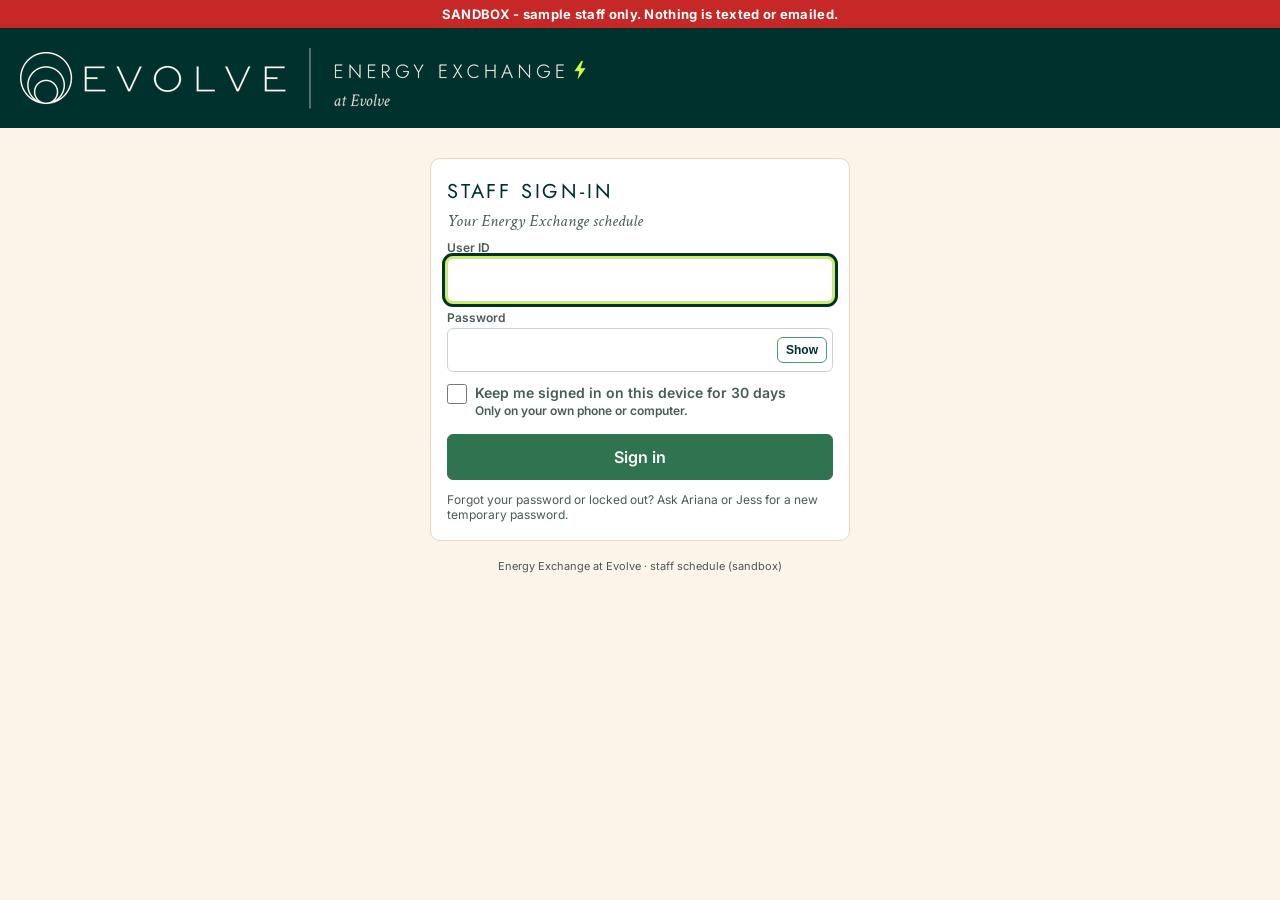
==== index.html @ 59a0af75 "Energy Exchange staff portal (static page, sandbox)" ====
<!DOCTYPE html>
<html lang="en">
<head>
<meta charset="utf-8">
<meta http-equiv="Content-Security-Policy" content="default-src 'none'; script-src 'self'; style-src 'self'; img-src 'self'; font-src 'self'; connect-src https://script.google.com https://script.googleusercontent.com; base-uri 'none'; form-action 'none'; object-src 'none'; manifest-src 'self'">
<meta name="referrer" content="no-referrer">
<meta name="viewport" content="width=device-width, initial-scale=1">
<meta name="robots" content="noindex,nofollow">
<meta name="theme-color" content="#01312d">
<title>Energy Exchange at Evolve - Staff sign-in (SANDBOX)</title>
<link rel="icon" type="image/png" sizes="32x32" href="img/evolve_icon_32.png">
<link rel="apple-touch-icon" sizes="192x192" href="img/ee_app_icon_192.png">
<link rel="stylesheet" href="styles.css">
</head>
<body class="portal">
<div class="sandbox">SANDBOX - sample staff only. Nothing is texted or emailed.</div>
<header>
  <h1 class="brand has-lockup" aria-label="Energy Exchange at Evolve - Staff schedule">
    <img class="brand-lockup" src="img/ee_header_lockup.png" srcset="img/ee_header_lockup.png 1x, img/ee_header_lockup@2x.png 2x" width="600" height="120" alt="">
    <span class="brand-compact" aria-hidden="true">
      <span class="brand-evolve"><img class="brand-logo" src="img/evolve_logo_cream_400.png" alt=""></span><span class="brand-rule"></span>
      <span class="brand-sub"><span class="brand-ee">Energy Exchange<svg class="brand-bolt" viewBox="0 0 12 18" aria-hidden="true"><path d="M7.5 0 0 10.2h4.6L3.6 18 12 7.2H7.2z" fill="#cdf549"/></svg></span><span class="brand-at">at Evolve</span></span>
    </span>
  </h1>
  <span class="who" id="who"></span>
</header>
<div id="offline" class="offline hide">You look offline. Your schedule will load when you reconnect.</div>
<nav id="nav"></nav>
<main id="main"><div class="empty">Loading...</div></main>
<noscript><div>This page needs JavaScript turned on to show your schedule.</div></noscript>
<div id="toast" role="status" aria-live="polite"></div>
<script src="config.js"></script>
<script src="app.js"></script>
</body>
</html>
---- styles.css ----
/* Self-hosted Google Fonts (SIL Open Font License 1.1), latin subset. No third-party requests. */
@font-face{font-family:"Jost";font-style:normal;font-weight:300 500;font-display:swap;src:url(fonts/jost-latin-var.woff2) format("woff2")}
@font-face{font-family:"Inter";font-style:normal;font-weight:400 700;font-display:swap;src:url(fonts/inter-latin-var.woff2) format("woff2")}
@font-face{font-family:"Crimson Text";font-style:normal;font-weight:400;font-display:swap;src:url(fonts/crimson-text-latin.woff2) format("woff2")}
@font-face{font-family:"Crimson Text";font-style:italic;font-weight:400;font-display:swap;src:url(fonts/crimson-text-italic-latin.woff2) format("woff2")}

/* Evolve brand palette (evolvegvl.com). Contrast checked with tools/contrast.py (WCAG AA).
   --ev-green is the raw brand green (borders/accents only: white text on it is 3.37:1, fails AA);
   --ev-green-btn is a darker shade of it for filled buttons (white text 5.69:1). */
:root{--ev-teal:#01312d;--ev-teal-2:#0a4640;--ev-cream:#fcf3e9;--ev-cream-2:#f3e7d7;--ev-green:#4c9b71;--ev-green-btn:#2f7350;--ev-green-btn-h:#255c40;--ev-lime:#cdf549;--ev-gray:#a3afb3;--ev-muted:#4a5b58;--ev-line:#e3d7c6;
  --ev-head:"Jost","Futura","Century Gothic","Avenir Next",-apple-system,"Segoe UI",sans-serif;--ev-serif:"Crimson Text",Georgia,"Times New Roman",serif;
  --ev-body:"Inter",-apple-system,BlinkMacSystemFont,"Segoe UI",Roboto,Helvetica,Arial,sans-serif}
*{box-sizing:border-box}
html,body{margin:0;padding:0}
body{font-family:var(--ev-body);color:var(--ev-teal);background:var(--ev-cream);font-size:14px;overflow-x:hidden;overflow-y:auto;-webkit-text-size-adjust:100%}
.sandbox{position:sticky;top:0;z-index:50;background:#c62828;color:#fff;font-weight:700;text-align:center;padding:6px 10px;font-size:13px;letter-spacing:.3px}
header{display:flex;flex-wrap:wrap;align-items:center;gap:8px 14px;padding:12px 18px;background:var(--ev-teal);color:var(--ev-cream)}
header .who{margin-left:auto;font-size:12px;color:var(--ev-cream)}
h1.brand{display:flex;align-items:center;margin:0;font-weight:400;min-width:0;flex:0 0 auto}
.brand-lockup{display:block;width:600px;height:120px;object-fit:contain;object-position:left center;margin:-22px 0 -22px -14px;flex:0 0 auto}
.brand-compact{display:none;align-items:center;gap:10px}
h1.brand.has-lockup .brand-compact{display:none}.brand-compact.always{display:flex}
.brand-evolve{display:flex;align-items:center}
.brand-logo{height:26px;width:auto;display:block}
.brand-evolve-text{font-family:var(--ev-head);font-weight:300;font-size:26px;line-height:1;letter-spacing:.22em;color:var(--ev-cream)}
.brand-rule{width:1px;align-self:stretch;min-height:30px;background:var(--ev-gray)}
.brand-sub{display:flex;flex-direction:column;line-height:1.15}
.brand-ee{font-family:var(--ev-head);font-weight:400;font-size:14px;letter-spacing:.2em;text-transform:uppercase;color:var(--ev-cream);white-space:nowrap}
.brand-bolt{width:8px;height:12px;margin-left:5px;vertical-align:-1px}
.brand-at{font-family:var(--ev-serif);font-style:italic;font-size:14px;color:var(--ev-cream)}
:focus-visible{outline:3px solid var(--ev-teal);outline-offset:2px;box-shadow:0 0 0 5px var(--ev-lime)}
.badge{display:inline-block;border-radius:10px;padding:1px 8px;font-size:11px;font-weight:600;background:#e4e7eb;color:#323f4b}
.badge.mgr{background:var(--ev-lime);color:var(--ev-teal)}.badge.red{background:#c62828;color:#fff}
nav{display:flex;gap:4px;padding:0 12px;background:var(--ev-teal-2);border-bottom:3px solid var(--ev-green);overflow-x:auto;-webkit-overflow-scrolling:touch}
nav button{border:0;background:none;padding:12px 12px 10px;font-family:var(--ev-head);font-size:13px;font-weight:500;letter-spacing:.14em;text-transform:uppercase;cursor:pointer;color:var(--ev-gray);border-bottom:3px solid transparent;white-space:nowrap}
nav button:hover{color:var(--ev-cream)}
nav button.on{color:var(--ev-lime);border-bottom-color:var(--ev-lime)}
nav button:focus-visible{outline:3px solid var(--ev-lime);outline-offset:-3px;box-shadow:none}
main{padding:12px 16px 60px}
.toolbar{display:flex;flex-wrap:wrap;gap:8px;align-items:center;margin-bottom:10px}
.toolbar .wk{font-family:var(--ev-head);font-weight:400;font-size:18px;letter-spacing:.04em;min-width:170px}
button.b{border:1px solid #b9c3c1;background:#fff;color:var(--ev-teal);border-radius:6px;padding:6px 12px;cursor:pointer;font-size:13px;font-family:inherit;font-weight:500}
button.b:hover{background:#f6efe4;border-color:var(--ev-green)}
button.p{background:var(--ev-green-btn);border-color:var(--ev-green-btn);color:#fff;font-weight:600}button.p:hover{background:var(--ev-green-btn-h);border-color:var(--ev-green-btn-h)}
button#today{border-color:var(--ev-green);color:var(--ev-teal);font-weight:600;box-shadow:inset 0 -3px 0 var(--ev-lime)}
button.d{background:#fff;border-color:#e57373;color:#c62828}
button.b[disabled]{opacity:.5;cursor:not-allowed}
.pubstate{font-size:12px;color:var(--ev-muted)}
.legend{display:flex;flex-wrap:wrap;gap:10px;font-size:12px;margin:0 0 8px}
.legend span i{display:inline-block;width:10px;height:10px;border-radius:2px;margin-right:4px;vertical-align:-1px}
.gridwrap{overflow-x:auto;background:#fff;border:1px solid var(--ev-line);border-radius:8px}
table.grid{border-collapse:collapse;width:100%;min-width:980px;table-layout:fixed}
.grid th,.grid td{border-right:1px solid #eee5d8;border-bottom:1px solid #eee5d8;vertical-align:top;padding:4px}
.grid th{background:var(--ev-cream-2);font-size:12px;font-weight:600;text-align:left;padding:6px}
.grid th.today{background:var(--ev-lime);color:var(--ev-teal);box-shadow:inset 0 -3px 0 var(--ev-teal)}
.grid th.staffcol,.grid td.staffcol{width:170px;position:sticky;left:0;background:#fff;z-index:2}
.grid th.staffcol{background:var(--ev-cream-2)}
.grid td.cell{height:64px;position:relative;cursor:pointer}
.grid td.cell:hover{background:#fbf7f0}
.grid td.cell.unavail{background:repeating-linear-gradient(45deg,#f1f1f1,#f1f1f1 6px,#e6e6e6 6px,#e6e6e6 12px)}
.grid td.cell.partial{background:#f7f7f7}
.grid td.cell.drop{outline:2px dashed var(--ev-green-btn);outline-offset:-3px}
.avail{font-size:10px;color:var(--ev-muted);display:block;margin-bottom:2px}
.to{display:block;font-size:11px;font-weight:600;border-radius:4px;padding:1px 4px;margin-bottom:3px;background:#ffcdd2;color:#b71c1c}
.to.pending{background:#fff;border:1px dashed #e57373}
.staffname{font-weight:600}.staffsub{font-size:11px;color:var(--ev-muted)}
.hrbar{height:4px;background:#e4e7eb;border-radius:2px;margin-top:3px;overflow:hidden}.hrbar i{display:block;height:100%;background:var(--ev-green)}.hrbar.over i{background:#c62828}
.openrow td{background:#e9f3ec}
.chip{display:block;border-radius:5px;padding:3px 5px 3px 7px;margin-bottom:3px;font-size:12px;line-height:1.25;background:#fff;border:1px solid #d9e2ec;border-left:5px solid #888;cursor:grab;box-shadow:0 1px 1px rgba(0,0,0,.04)}
.chip .t{font-weight:600}.chip .pos{color:#3d4f4c}
.chip.draft{background:repeating-linear-gradient(135deg,#fff,#fff 8px,#f6f8fa 8px,#f6f8fa 16px)}
.chip.removing{opacity:.55;text-decoration:line-through}
.chip .st{float:right;font-size:9px;font-weight:700;text-transform:uppercase;border-radius:3px;padding:0 3px;margin-left:3px}
.st.draft{background:#e4e7eb;color:#52606d}.st.changed{background:#fff3c4;color:#8d6e00}.st.removing{background:#ffcdd2;color:#b71c1c}
.chip .warn{color:#b26a00;font-weight:700}
.dayfoot td{font-size:11px;color:var(--ev-muted);background:var(--ev-cream-2)}
.card{background:#fff;border:1px solid var(--ev-line);border-radius:10px;padding:12px;margin-bottom:10px}
.card h3{margin:0 0 6px}
h3{font-family:var(--ev-head);font-weight:400;font-size:15px;letter-spacing:.16em;text-transform:uppercase}
.muted{color:var(--ev-muted);font-size:12px}
.shiftcard{display:flex;gap:10px;align-items:flex-start;background:#fff;border:1px solid var(--ev-line);border-left:6px solid #888;border-radius:10px;padding:10px 12px;margin-bottom:8px}
.shiftcard .when{font-weight:700;font-size:15px}.shiftcard .grow{flex:1;min-width:0}
.shiftcard .act{display:flex;flex-direction:column;gap:6px}
.datehead{font-family:var(--ev-head);font-size:13px;font-weight:500;letter-spacing:.16em;color:var(--ev-teal);text-transform:uppercase;margin:14px 2px 6px}
.stats{display:flex;gap:10px;flex-wrap:wrap}.stat{flex:1;min-width:130px;background:#fff;border:1px solid var(--ev-line);border-radius:10px;padding:10px}.stat b{font-size:20px;display:block}
.wrapmax{max-width:720px}
table.list{width:100%;border-collapse:collapse;background:#fff;font-size:13px}
.list th,.list td{border-bottom:1px solid #e4e7eb;padding:6px 8px;text-align:left;vertical-align:top}
.list th{background:var(--ev-cream-2);font-size:12px}
.listwrap{overflow-x:auto;border:1px solid var(--ev-line);border-radius:8px;margin-bottom:14px}
.pill{border-radius:10px;padding:1px 8px;font-size:11px;font-weight:600}.pill.pending{background:#fff3c4;color:#8d6e00}.pill.approved{background:#c8e6c9;color:#1b5e20}.pill.denied,.pill.cancelled,.pill.closed{background:#eceff1;color:#546e7a}.pill.fulfilled{background:#c8e6c9;color:#1b5e20}
.form label{display:block;font-size:12px;font-weight:600;color:var(--ev-muted);margin:8px 0 3px}
.form input,.form select,.form textarea{width:100%;padding:8px;border:1px solid #cbd2d9;border-radius:6px;font-size:14px;font-family:inherit;background:#fff}
.row2{display:flex;gap:10px}.row2>div{flex:1;min-width:0}
.modalbg{position:fixed;inset:0;background:rgba(1,49,45,.55);display:flex;align-items:flex-start;justify-content:center;z-index:100;overflow-y:auto;padding:30px 10px}
.modal{background:#fff;border-radius:12px;padding:16px 18px;width:100%;max-width:440px;box-shadow:0 10px 30px rgba(0,0,0,.2)}
.modal h2{margin:0 0 4px;font-family:var(--ev-head);font-weight:400;font-size:17px;letter-spacing:.14em;text-transform:uppercase}
.modal .btns{display:flex;gap:8px;justify-content:flex-end;margin-top:14px;flex-wrap:wrap}
.warnbox{background:#fff8e1;border:1px solid #ffcc80;border-radius:6px;padding:8px;margin-top:10px;font-size:13px}
.errbox{background:#ffebee;border:1px solid #ef9a9a;border-radius:6px;padding:8px;margin-top:10px;font-size:13px;color:#b71c1c}
#toast{position:fixed;bottom:16px;left:50%;transform:translateX(-50%);background:var(--ev-teal);color:#fff;padding:9px 16px;border-radius:8px;font-size:13px;z-index:200;display:none;max-width:90vw}
.availrow{display:flex;gap:8px;align-items:center;flex-wrap:wrap;padding:6px 0;border-bottom:1px solid #eef1f4}
.availrow .d{width:42px;font-weight:700}.availrow select{width:auto;flex:0 0 auto}.availrow input{width:110px}
.empty{padding:16px;text-align:center;color:var(--ev-muted);background:#fff;border:1px dashed #cbd2d9;border-radius:10px}
.temppw{font-family:ui-monospace,Menlo,Consolas,monospace;font-size:22px;font-weight:700;letter-spacing:.06em;background:#fff;border:2px dashed var(--ev-green);border-radius:8px;padding:8px 10px;margin:8px 0;text-align:center;user-select:all}
code{font-family:ui-monospace,Menlo,Consolas,monospace;font-size:12px;background:var(--ev-cream-2);border-radius:4px;padding:1px 5px}
.previewbar{background:#e9f3ec;border:1px solid var(--ev-green);border-radius:8px;padding:8px 10px;margin-bottom:10px;font-size:13px}
@media (max-width:820px){h1.brand.has-lockup .brand-lockup{display:none}h1.brand.has-lockup .brand-compact{display:flex}}
@media (max-width:600px){main{padding:10px 10px 60px}header{padding:10px 12px}header .who{margin-left:0;width:100%}.shiftcard{flex-wrap:wrap}.shiftcard .act{flex-direction:row;width:100%}.shiftcard .act button{flex:1}}

/* ---- portal (from portal/own/PortalIndex.html) ---- */
.portal header .who{display:flex;align-items:center;gap:8px}
.signin{max-width:420px;margin:18px auto 0}
.signin .card{padding:18px 16px}
.signin h2{font-family:var(--ev-head);font-weight:400;font-size:20px;letter-spacing:.14em;text-transform:uppercase;margin:0 0 4px}
.signin .lead{font-family:var(--ev-serif);font-style:italic;font-size:17px;color:var(--ev-muted);margin:0 0 6px}
.signin .form input[type=text],.signin .form input[type=password]{font-size:16px;padding:11px 10px}
.signin .check{display:flex;gap:8px;align-items:flex-start;margin:12px 0 4px;font-size:14px}
.signin .check input{width:20px;height:20px;margin:0;flex:0 0 auto}
.signin button.big{width:100%;padding:12px;font-size:16px;margin-top:12px}
.pwrow{position:relative}.pwrow input{padding-right:64px!important}
.pwrow .show{position:absolute;right:6px;top:50%;transform:translateY(-50%);border:1px solid var(--ev-green);background:#fff;color:var(--ev-teal);border-radius:6px;font-size:12px;padding:5px 8px;cursor:pointer;font-weight:600}
.rules{font-size:12px;color:var(--ev-muted);margin:6px 0 0;padding-left:18px}
.foot{font-size:11px;color:var(--ev-muted);text-align:center;margin:18px 0}
button.signout{border:1px solid var(--ev-lime);background:transparent;color:var(--ev-cream);border-radius:6px;padding:6px 10px;font-size:12px;cursor:pointer;font-weight:600;letter-spacing:.06em}
button.signout:hover{background:var(--ev-teal-2)}
nav:empty{display:none}

/* ---- static page additions (no inline styles: the CSP is style-src 'self') ---- */
.hide{display:none!important}
.mt12{margin:12px 0 0}.mb6{margin:0 0 6px}.mt18{margin-top:18px}.mt10{margin-top:10px}
h3.sec{margin:16px 2px 4px}h3.sec2{margin:18px 2px 4px}
.card.tight{padding:8px 10px}
.offline{background:#fff8e1;border-bottom:1px solid #ffcc80;color:#5d4300;text-align:center;font-size:13px;padding:6px 10px}
noscript div{padding:24px 16px;text-align:center}
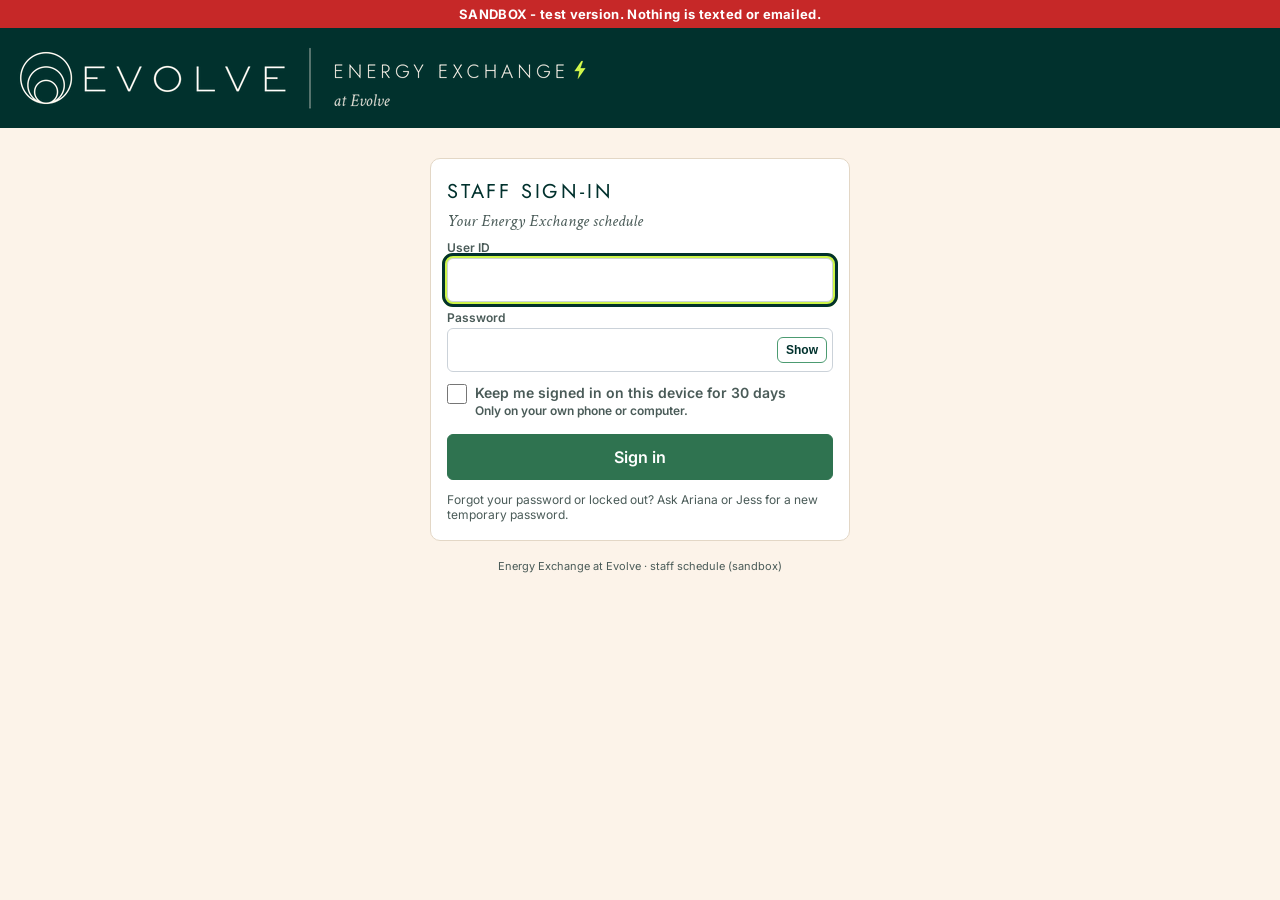
==== commit f018c789: "QA fixes: header fits 320-390px, nav wraps (Time off reachable), frame-buster + framing note, device" ====
--- a/index.html
+++ b/index.html
@@ -1,5 +1,5 @@
 <!DOCTYPE html>
-<html lang="en">
+<html lang="en" class="fb-wait">
 <head>
 <meta charset="utf-8">
 <meta http-equiv="Content-Security-Policy" content="default-src 'none'; script-src 'self'; style-src 'self'; img-src 'self'; font-src 'self'; connect-src https://script.google.com https://script.googleusercontent.com; base-uri 'none'; form-action 'none'; object-src 'none'; manifest-src 'self'">
@@ -11,9 +11,14 @@
 <link rel="icon" type="image/png" sizes="32x32" href="img/evolve_icon_32.png">
 <link rel="apple-touch-icon" sizes="192x192" href="img/ee_app_icon_192.png">
 <link rel="stylesheet" href="styles.css">
+<noscript><link rel="stylesheet" href="noscript.css"></noscript>
+<!-- Framing: GitHub Pages cannot send X-Frame-Options or a CSP frame-ancestors header, and browsers ignore
+     frame-ancestors in a <meta> CSP. So the page starts hidden (html.fb-wait) and app.js shows it only when it is
+     the top window; if framed it stays blank and tries to break out. This stops clickjacking in browsers with JS on;
+     the real fix is serving it from a host that can send headers (e.g. evolvegvl.com behind a proxy/CDN). -->
 </head>
 <body class="portal">
-<div class="sandbox">SANDBOX - sample staff only. Nothing is texted or emailed.</div>
+<div class="sandbox">SANDBOX - test version. Nothing is texted or emailed.</div>
 <header>
   <h1 class="brand has-lockup" aria-label="Energy Exchange at Evolve - Staff schedule">
     <img class="brand-lockup" src="img/ee_header_lockup.png" srcset="img/ee_header_lockup.png 1x, img/ee_header_lockup@2x.png 2x" width="600" height="120" alt="">
--- a/styles.css
+++ b/styles.css
@@ -133,3 +133,12 @@
 .card.tight{padding:8px 10px}
 .offline{background:#fff8e1;border-bottom:1px solid #ffcc80;color:#5d4300;text-align:center;font-size:13px;padding:6px 10px}
 noscript div{padding:24px 16px;text-align:center}
+
+/* frame-buster: hidden until app.js confirms this is the top window (see index.html) */
+html.fb-wait body{visibility:hidden}
+html.fb-framed body{visibility:hidden}
+
+/* small phones (QA M2: header was 31px too wide at 320px; L4: nav tabs hidden off-screen) */
+@media (max-width:420px){.brand-compact{gap:8px}.brand-logo{height:20px}.brand-evolve-text{font-size:20px;letter-spacing:.16em}.brand-ee{font-size:12px;letter-spacing:.12em}.brand-at{font-size:13px}.brand-rule{min-height:24px}}
+@media (max-width:340px){.brand-compact{gap:6px}.brand-logo{height:17px}.brand-ee{font-size:11px;letter-spacing:.08em}.brand-bolt{margin-left:3px}}
+@media (max-width:600px){nav{flex-wrap:wrap;overflow-x:visible;padding:0 6px;gap:0 2px}nav button{padding:10px 8px 8px;font-size:12px;letter-spacing:.08em}}
--- a/noscript.css
+++ b/noscript.css
@@ -0,0 +1 @@
+html.fb-wait body{visibility:visible}
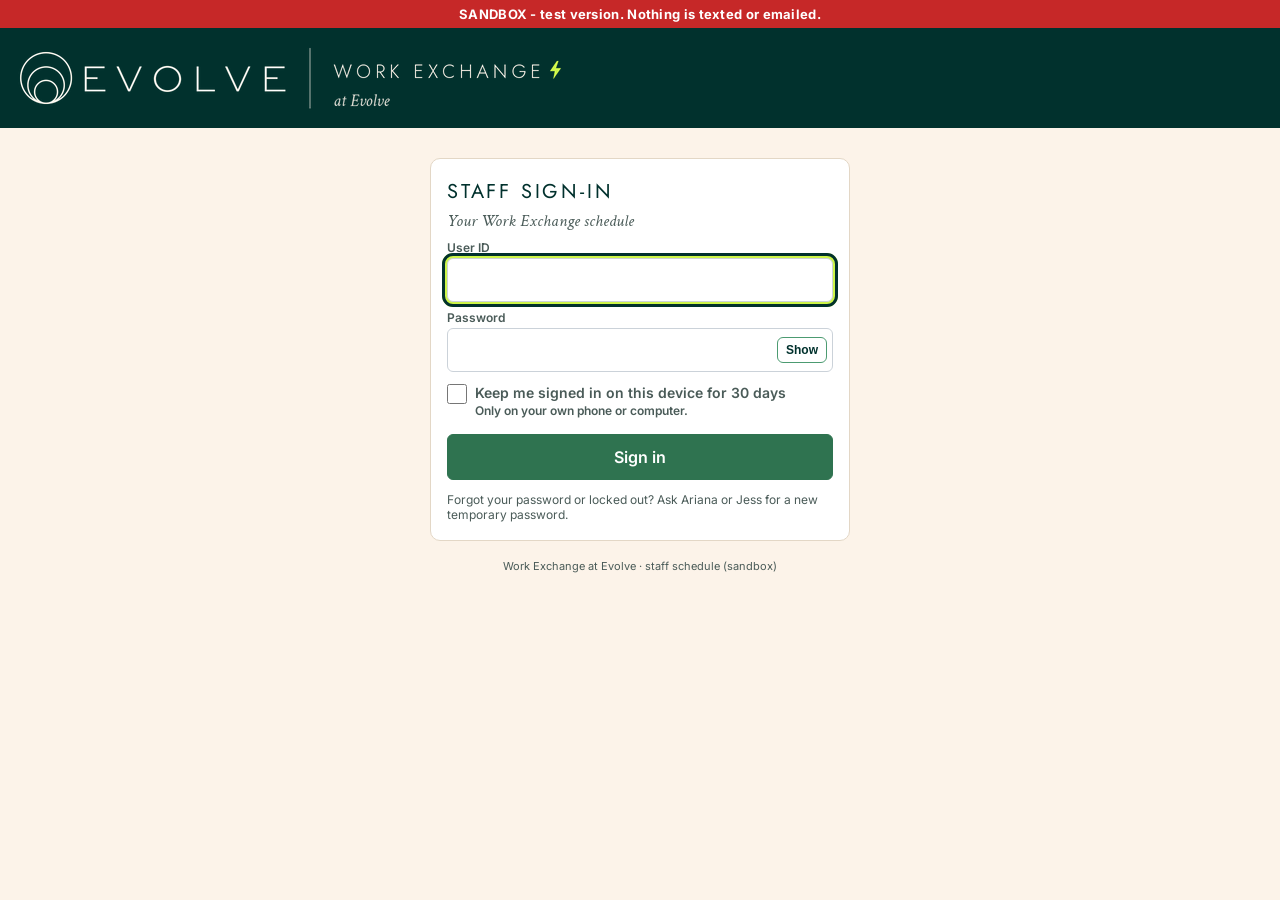
==== commit bb8860d6: "Rename Energy Exchange to Work Exchange (title, header, sign-in text, header image)" ====
--- a/index.html
+++ b/index.html
@@ -7,7 +7,7 @@
 <meta name="viewport" content="width=device-width, initial-scale=1">
 <meta name="robots" content="noindex,nofollow">
 <meta name="theme-color" content="#01312d">
-<title>Energy Exchange at Evolve - Staff sign-in (SANDBOX)</title>
+<title>Work Exchange at Evolve - Staff sign-in (SANDBOX)</title>
 <link rel="icon" type="image/png" sizes="32x32" href="img/evolve_icon_32.png">
 <link rel="apple-touch-icon" sizes="192x192" href="img/ee_app_icon_192.png">
 <link rel="stylesheet" href="styles.css">
@@ -20,11 +20,11 @@
 <body class="portal">
 <div class="sandbox">SANDBOX - test version. Nothing is texted or emailed.</div>
 <header>
-  <h1 class="brand has-lockup" aria-label="Energy Exchange at Evolve - Staff schedule">
+  <h1 class="brand has-lockup" aria-label="Work Exchange at Evolve - Staff schedule">
     <img class="brand-lockup" src="img/ee_header_lockup.png" srcset="img/ee_header_lockup.png 1x, img/ee_header_lockup@2x.png 2x" width="600" height="120" alt="">
     <span class="brand-compact" aria-hidden="true">
       <span class="brand-evolve"><img class="brand-logo" src="img/evolve_logo_cream_400.png" alt=""></span><span class="brand-rule"></span>
-      <span class="brand-sub"><span class="brand-ee">Energy Exchange<svg class="brand-bolt" viewBox="0 0 12 18" aria-hidden="true"><path d="M7.5 0 0 10.2h4.6L3.6 18 12 7.2H7.2z" fill="#cdf549"/></svg></span><span class="brand-at">at Evolve</span></span>
+      <span class="brand-sub"><span class="brand-ee">Work Exchange<svg class="brand-bolt" viewBox="0 0 12 18" aria-hidden="true"><path d="M7.5 0 0 10.2h4.6L3.6 18 12 7.2H7.2z" fill="#cdf549"/></svg></span><span class="brand-at">at Evolve</span></span>
     </span>
   </h1>
   <span class="who" id="who"></span>
